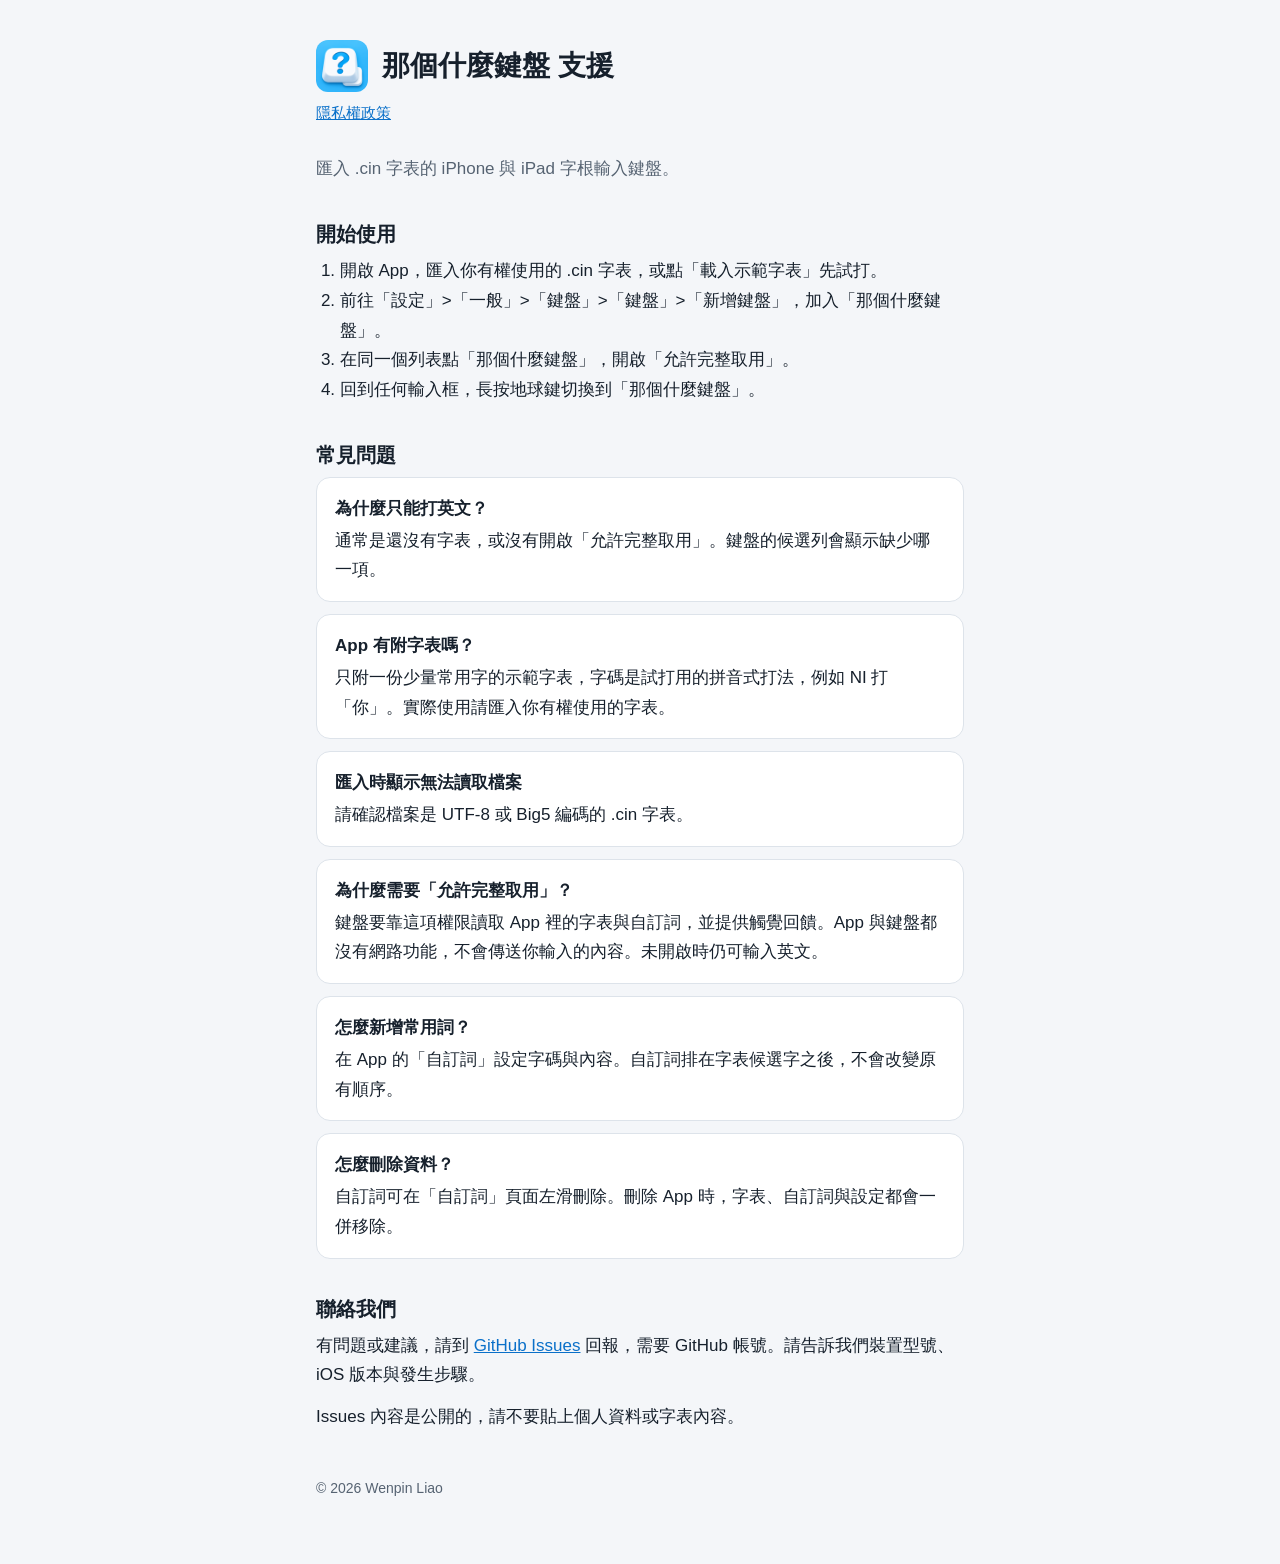
==== nageshenme/index.html @ 40be5ff0 "feat: 新增那個什麼鍵盤的支援頁與隱私權政策 Co-Authored-By: Claude Opus 5.5 <noreply@anthropic.com> Claude-Session: htt" ====
<!doctype html>
<html lang="zh-Hant">
<head>
<meta charset="utf-8">
<meta name="viewport" content="width=device-width, initial-scale=1">
<title>那個什麼鍵盤 支援</title>
<meta name="description" content="那個什麼鍵盤的使用說明、常見問題與聯絡方式。">
<link rel="icon" href="icon.png">
<link rel="stylesheet" href="../style.css">
</head>
<body>
<main>
<header><img src="icon.png" alt=""><h1>那個什麼鍵盤 支援</h1></header>
<nav><a href="privacy.html">隱私權政策</a></nav>
<p class="lead">匯入 .cin 字表的 iPhone 與 iPad 字根輸入鍵盤。</p>

<h2>開始使用</h2>
<ol>
<li>開啟 App，匯入你有權使用的 .cin 字表，或點「載入示範字表」先試打。</li>
<li>前往「設定」&gt;「一般」&gt;「鍵盤」&gt;「鍵盤」&gt;「新增鍵盤」，加入「那個什麼鍵盤」。</li>
<li>在同一個列表點「那個什麼鍵盤」，開啟「允許完整取用」。</li>
<li>回到任何輸入框，長按地球鍵切換到「那個什麼鍵盤」。</li>
</ol>

<h2>常見問題</h2>
<div class="card"><h3>為什麼只能打英文？</h3><p>通常是還沒有字表，或沒有開啟「允許完整取用」。鍵盤的候選列會顯示缺少哪一項。</p></div>
<div class="card"><h3>App 有附字表嗎？</h3><p>只附一份少量常用字的示範字表，字碼是試打用的拼音式打法，例如 NI 打「你」。實際使用請匯入你有權使用的字表。</p></div>
<div class="card"><h3>匯入時顯示無法讀取檔案</h3><p>請確認檔案是 UTF-8 或 Big5 編碼的 .cin 字表。</p></div>
<div class="card"><h3>為什麼需要「允許完整取用」？</h3><p>鍵盤要靠這項權限讀取 App 裡的字表與自訂詞，並提供觸覺回饋。App 與鍵盤都沒有網路功能，不會傳送你輸入的內容。未開啟時仍可輸入英文。</p></div>
<div class="card"><h3>怎麼新增常用詞？</h3><p>在 App 的「自訂詞」設定字碼與內容。自訂詞排在字表候選字之後，不會改變原有順序。</p></div>
<div class="card"><h3>怎麼刪除資料？</h3><p>自訂詞可在「自訂詞」頁面左滑刪除。刪除 App 時，字表、自訂詞與設定都會一併移除。</p></div>

<h2>聯絡我們</h2>
<p>有問題或建議，請到 <a href="https://github.com/MonkeyBinBin/app-support/issues/new?title=%5B%E9%82%A3%E5%80%8B%E4%BB%80%E9%BA%BC%E9%8D%B5%E7%9B%A4%5D%20">GitHub Issues</a> 回報，需要 GitHub 帳號。請告訴我們裝置型號、iOS 版本與發生步驟。</p>
<p>Issues 內容是公開的，請不要貼上個人資料或字表內容。</p>
<footer>© 2026 Wenpin Liao</footer>
</main>
</body>
</html>
---- style.css ----
:root {
  color-scheme: light dark;
  --bg: #f4f6f9;
  --surface: #ffffff;
  --text: #16202c;
  --muted: #566372;
  --line: #dde3ea;
  --accent: #0a70c9;
}
@media (prefers-color-scheme: dark) {
  :root {
    --bg: #10151b;
    --surface: #1a2129;
    --text: #edf1f5;
    --muted: #a3afbc;
    --line: #2d3742;
    --accent: #6cbcff;
  }
}
* { box-sizing: border-box; }
body {
  margin: 0;
  background: var(--bg);
  color: var(--text);
  font: 17px/1.75 -apple-system, BlinkMacSystemFont, "PingFang TC", "Noto Sans TC", sans-serif;
}
main { max-width: 680px; margin: 0 auto; padding: 40px 16px 64px; }
header { display: flex; align-items: center; gap: 14px; margin-bottom: 8px; }
header img { width: 52px; height: 52px; border-radius: 12px; }
h1 { margin: 0; font-size: 28px; line-height: 1.3; }
h2 { margin: 36px 0 8px; font-size: 20px; line-height: 1.4; }
h3 { margin: 0 0 2px; font-size: 17px; }
p { margin: 0 0 12px; }
ol, ul { margin: 0 0 12px; padding-left: 1.4em; }
a { color: var(--accent); }
nav { margin-bottom: 28px; color: var(--muted); font-size: 15px; }
.lead, .meta { color: var(--muted); }
.card { background: var(--surface); border: 1px solid var(--line); border-radius: 14px; padding: 16px 18px; margin-bottom: 12px; }
.card p:last-child { margin-bottom: 0; }
footer { margin-top: 44px; color: var(--muted); font-size: 14px; }
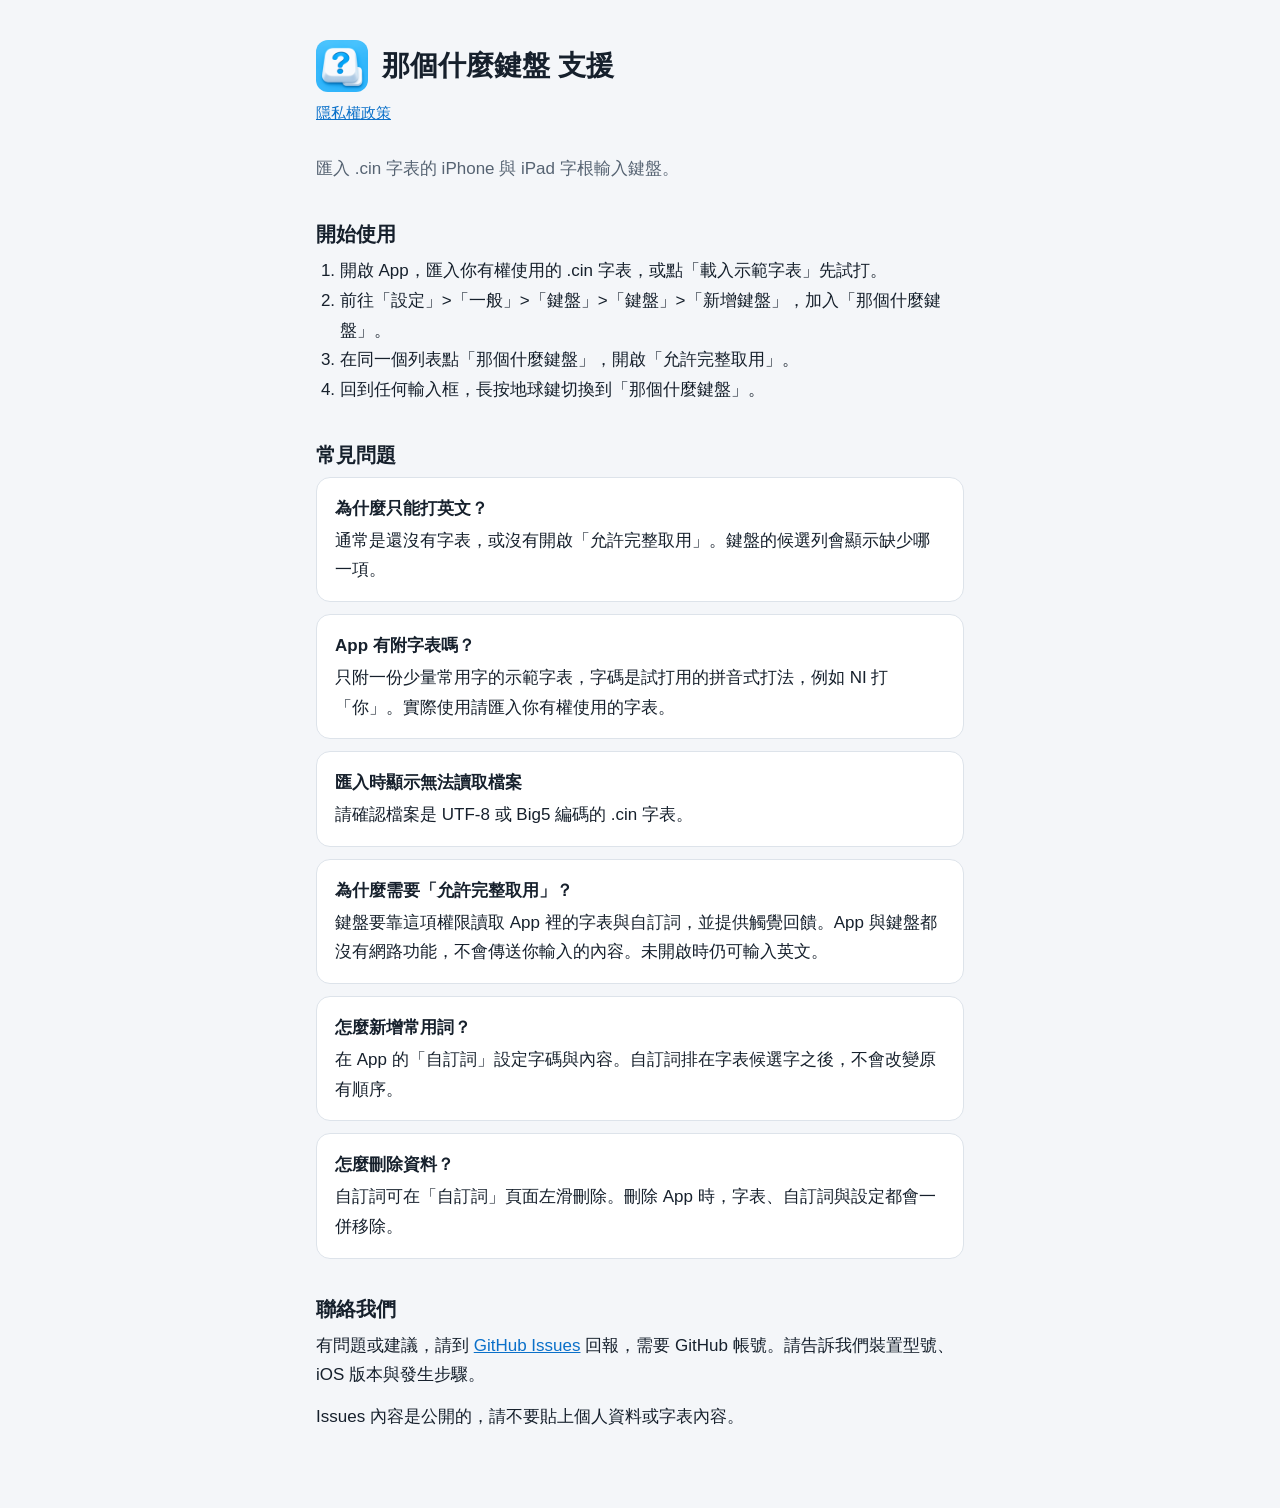
==== commit 2aac1b35: "chore(nageshenme): 移除頁尾版權" ====
--- a/nageshenme/index.html
+++ b/nageshenme/index.html
@@ -33,7 +33,6 @@
 <h2>聯絡我們</h2>
 <p>有問題或建議，請到 <a href="https://github.com/MonkeyBinBin/app-support/issues/new?title=%5B%E9%82%A3%E5%80%8B%E4%BB%80%E9%BA%BC%E9%8D%B5%E7%9B%A4%5D%20">GitHub Issues</a> 回報，需要 GitHub 帳號。請告訴我們裝置型號、iOS 版本與發生步驟。</p>
 <p>Issues 內容是公開的，請不要貼上個人資料或字表內容。</p>
-<footer>© 2026 Wenpin Liao</footer>
 </main>
 </body>
 </html>
--- a/style.css
+++ b/style.css
@@ -37,4 +37,3 @@
 .lead, .meta { color: var(--muted); }
 .card { background: var(--surface); border: 1px solid var(--line); border-radius: 14px; padding: 16px 18px; margin-bottom: 12px; }
 .card p:last-child { margin-bottom: 0; }
-footer { margin-top: 44px; color: var(--muted); font-size: 14px; }
